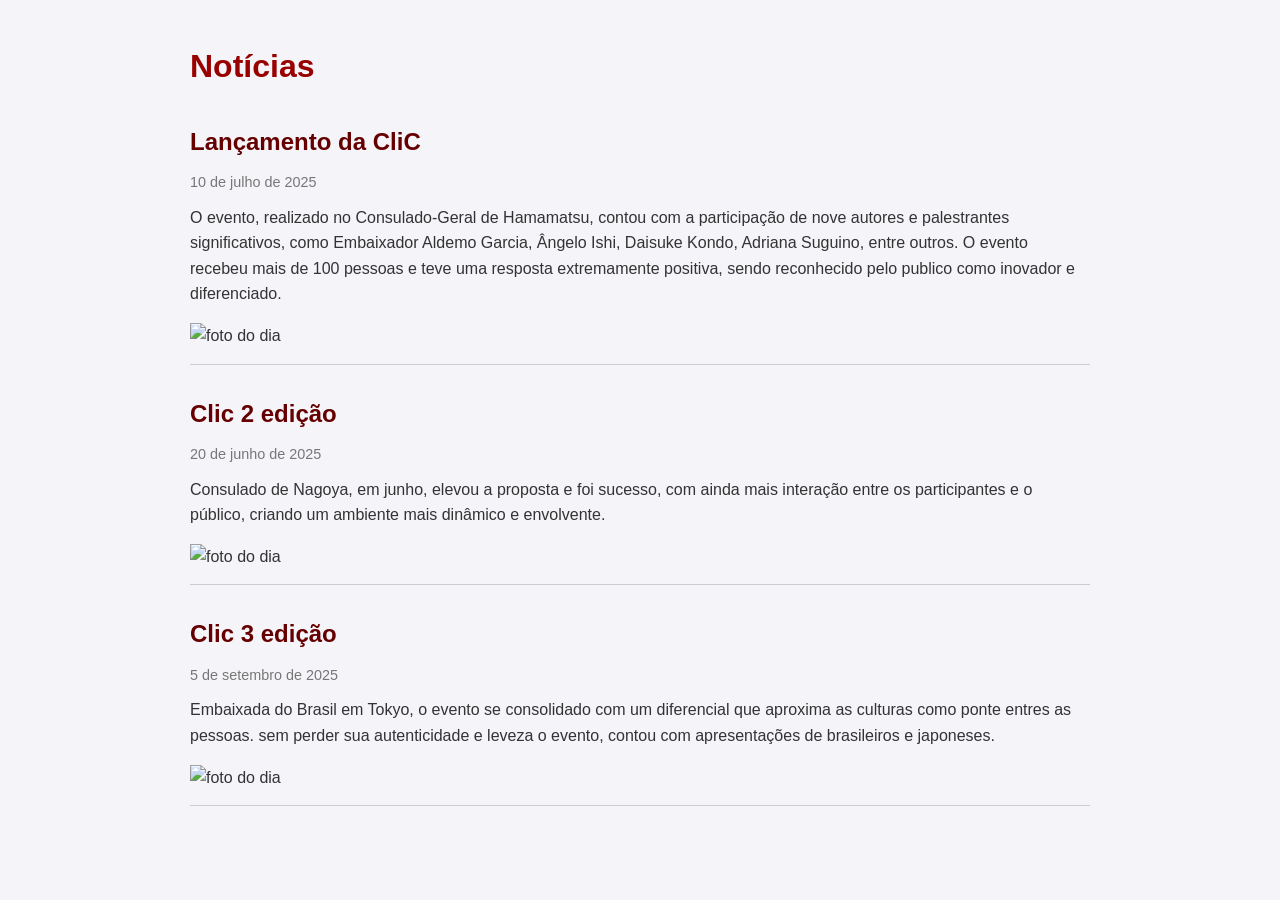
==== noticias.html @ 43a10555 "editei noticias" ====
<!DOCTYPE html>
<html lang="pt-BR">
<head>
  <meta charset="UTF-8" />
  <meta name="viewport" content="width=device-width, initial-scale=1" />
  <title>Notícias - CliC Japan</title>
  <style>
    body {
      font-family: Arial, sans-serif;
      max-width: 900px;
      margin: auto;
      padding: 20px;
      background-color: #f4f4f9;
      color: #333;
      line-height: 1.6;
    }
    h1 {
      color: #990000;
      margin-bottom: 30px;
    }
    .news-item {
      margin-bottom: 30px;
      padding-bottom: 15px;
      border-bottom: 1px solid #ccc;
    }
    .news-item h2 {
      margin-bottom: 8px;
      color: #660000;
    }
    .news-item time {
      font-size: 0.9em;
      color: #777;
    }
    .news-item p {
      margin-top: 10px;
    }
  </style>
</head>
<body>
  <h1>Notícias</h1>

  <article class="news-item">
    <h2>Lançamento da CliC</h2>
    <time datetime="2025-07-10">10 de julho de 2025</time>
    <p>O evento, realizado no Consulado-Geral de Hamamatsu, contou com a participação de nove autores e palestrantes significativos, como Embaixador Aldemo Garcia, Ângelo Ishi, Daisuke Kondo, Adriana Suguino, entre outros.
O evento recebeu mais de 100 pessoas e teve uma resposta extremamente positiva, sendo reconhecido pelo publico como inovador e diferenciado. </p>
  <img src="img/" width="200" alt="foto do dia"></article>

  <article class="news-item">
    <h2>Clic 2 edição</h2>
    <time datetime="2025-06-20">20 de junho de 2025</time>
    <p>Consulado de Nagoya, em junho, elevou a proposta e foi sucesso,  com ainda mais interação entre os participantes e o público, criando um ambiente mais dinâmico e envolvente. </p>
  <img src="img/" width="200" alt="foto do dia"></article>

  <article class="news-item">
    <h2>Clic 3 edição</h2>
    <time datetime="2025-09-05">5 de setembro de 2025</time>
    <p>Embaixada do Brasil em Tokyo, o evento se consolidado com um diferencial que aproxima as culturas como ponte entres as pessoas.  sem perder sua autenticidade e leveza o evento, contou com apresentações de brasileiros e japoneses.</p>
  <img src="img/" width="200" alt="foto do dia"></article>

</body>
</html>
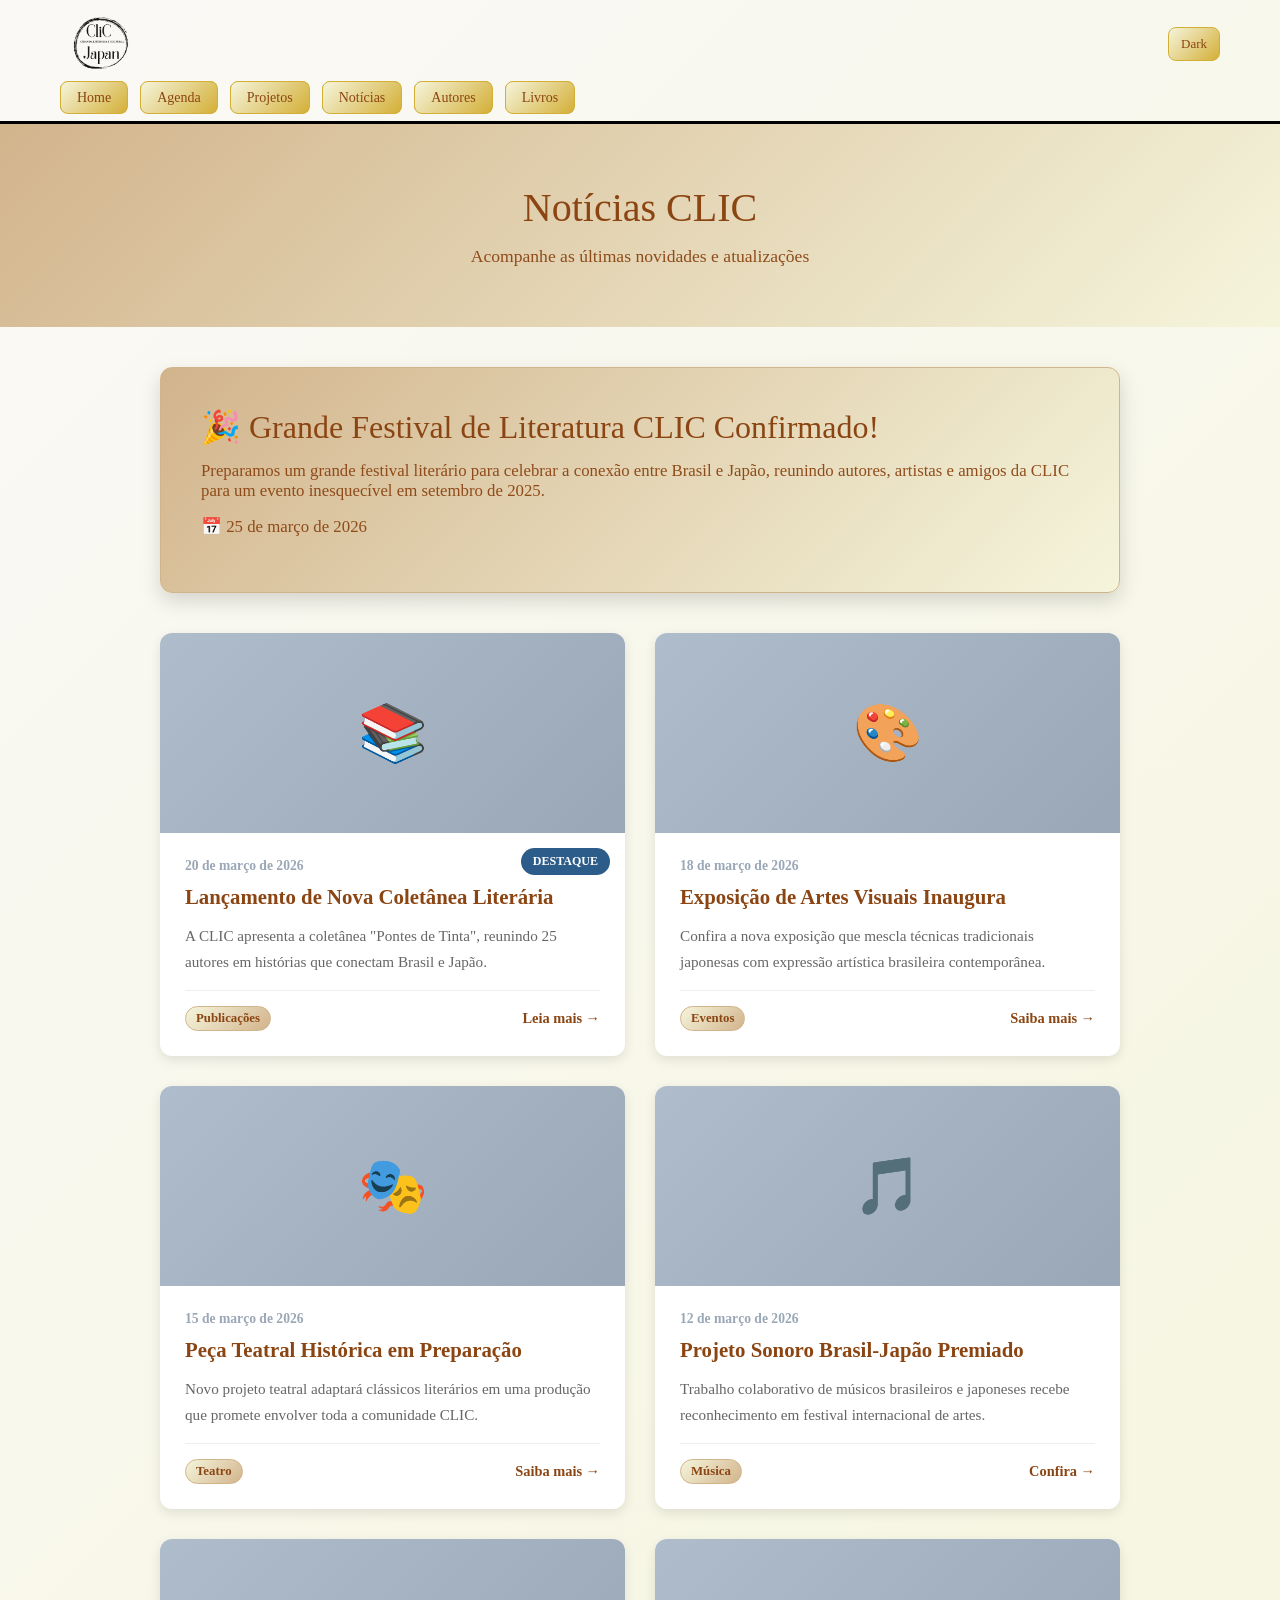
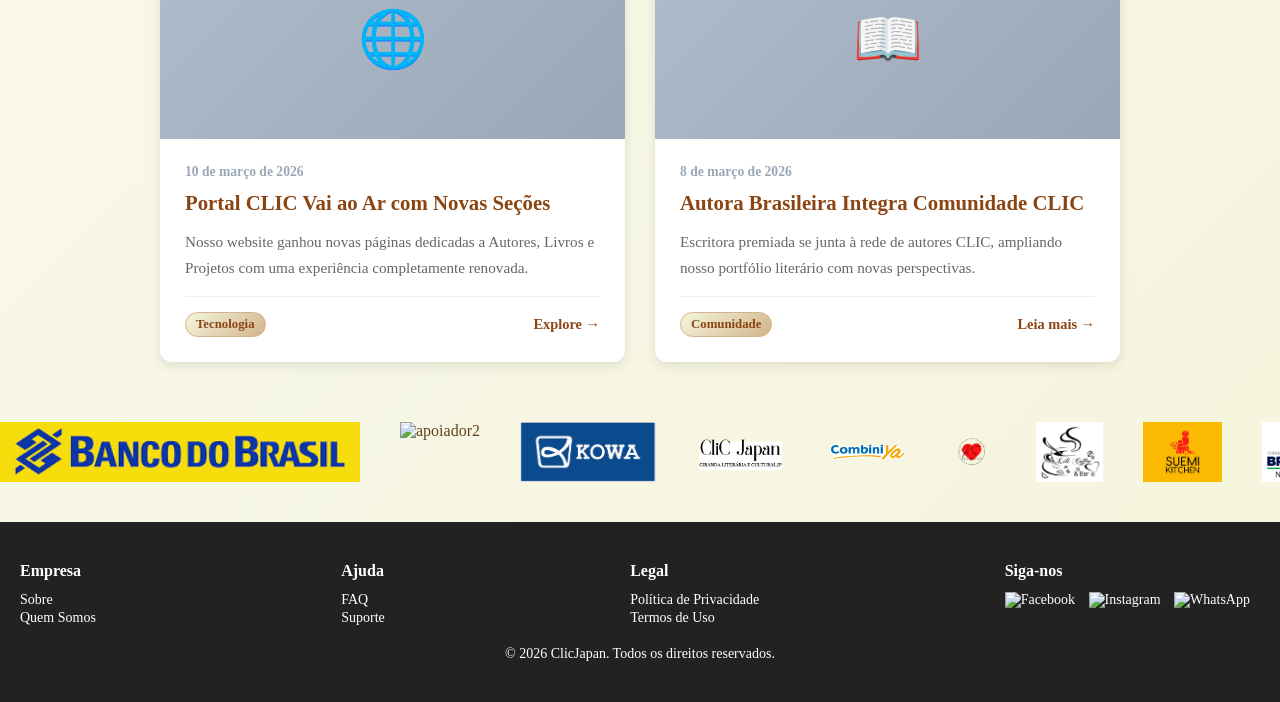
==== commit e60af87e: "mudanca no site" ====
--- a/noticias.html
+++ b/noticias.html
@@ -1,62 +1,399 @@
 <!DOCTYPE html>
 <html lang="pt-BR">
 <head>
-  <meta charset="UTF-8" />
-  <meta name="viewport" content="width=device-width, initial-scale=1" />
-  <title>Notícias - CliC Japan</title>
+  <meta charset="UTF-8">
+  <meta name="viewport" content="width=device-width, initial-scale=1.0">
+  <meta name="description" content="Acompanhe as notícias e novidades da CLIC.">
+  <title>Notícias - CliC</title>
+  <link rel="stylesheet" href="style.css">
   <style>
-    body {
-      font-family: Arial, sans-serif;
-      max-width: 900px;
-      margin: auto;
-      padding: 20px;
-      background-color: #f4f4f9;
-      color: #333;
-      line-height: 1.6;
-    }
-    h1 {
-      color: #990000;
-      margin-bottom: 30px;
-    }
-    .news-item {
-      margin-bottom: 30px;
-      padding-bottom: 15px;
-      border-bottom: 1px solid #ccc;
-    }
-    .news-item h2 {
+    .page-header {
+      background: linear-gradient(135deg, #D2B48C 0%, #F5F5DC 100%);
+      color: #8B4513;
+      padding: 60px 20px;
+      text-align: center;
+      margin-bottom: 40px;
+    }
+
+    .page-header h1 {
+      font-size: 2.5rem;
+      margin-bottom: 15px;
+      font-weight: normal;
+    }
+
+    .page-header p {
+      font-size: 1.1rem;
+      opacity: 0.95;
+    }
+
+    .container {
+      max-width: 1000px;
+      margin: 0 auto;
+      padding: 0 20px;
+    }
+
+    .news-grid {
+      display: grid;
+      grid-template-columns: repeat(auto-fill, minmax(320px, 1fr));
+      gap: 30px;
+      margin-bottom: 60px;
+    }
+
+    .news-card {
+      background: white;
+      border-radius: 12px;
+      overflow: hidden;
+      box-shadow: 0 4px 12px rgba(0, 0, 0, 0.1);
+      transition: all 0.3s ease;
+      display: flex;
+      flex-direction: column;
+    }
+
+    .news-card:hover {
+      transform: translateY(-8px);
+      box-shadow: 0 12px 28px rgba(0, 0, 0, 0.2);
+    }
+
+    .news-image {
+      width: 100%;
+      height: 200px;
+      background: linear-gradient(135deg, #aebccc 0%, #9aa7b6 100%);
+      display: flex;
+      align-items: center;
+      justify-content: center;
+      color: white;
+      font-size: 3.5rem;
+    }
+
+    .news-badge {
+      position: absolute;
+      top: 15px;
+      right: 15px;
+      background: #2b5c8a;
+      color: white;
+      padding: 6px 12px;
+      border-radius: 20px;
+      font-size: 0.75rem;
+      font-weight: bold;
+      text-transform: uppercase;
+    }
+
+    .news-content {
+      padding: 25px;
+      flex: 1;
+      display: flex;
+      flex-direction: column;
+      position: relative;
+    }
+
+    .news-date {
+      font-size: 0.85rem;
+      color: #9aa7b6;
       margin-bottom: 8px;
-      color: #660000;
-    }
-    .news-item time {
-      font-size: 0.9em;
-      color: #777;
-    }
-    .news-item p {
-      margin-top: 10px;
+      font-weight: 600;
+    }
+
+    .news-content h3 {
+      color: #8B4513;
+      font-size: 1.3rem;
+      margin-bottom: 12px;
+      line-height: 1.4;
+    }
+
+    .news-excerpt {
+      color: #666;
+      font-size: 0.95rem;
+      line-height: 1.7;
+      flex: 1;
+      margin-bottom: 15px;
+    }
+
+    .news-footer {
+      display: flex;
+      justify-content: space-between;
+      align-items: center;
+      padding-top: 15px;
+      border-top: 1px solid #eee;
+    }
+
+    .news-category {
+      display: inline-block;
+      background: linear-gradient(135deg, #F5F5DC 0%, #D2B48C 100%);
+      color: #8B4513;
+      padding: 4px 10px;
+      border-radius: 15px;
+      font-size: 0.8rem;
+      font-weight: 600;
+      border: 1px solid #D2B48C;
+    }
+
+    .news-link {
+      color: #8B4513;
+      text-decoration: none;
+      font-weight: 600;
+      font-size: 0.9rem;
+      transition: color 0.3s ease;
+    }
+
+    .news-link:hover {
+      color: #A0522D;
+    }
+
+    .featured-news {
+      background: linear-gradient(135deg, #D2B48C 0%, #F5F5DC 100%);
+      color: #8B4513;
+      padding: 40px;
+      border-radius: 12px;
+      margin-bottom: 40px;
+      box-shadow: 0 8px 20px rgba(0, 0, 0, 0.15);
+      border: 1px solid #D2B48C;
+    }
+
+    .featured-news h2 {
+      font-size: 2rem;
+      margin-bottom: 15px;
+      font-weight: normal;
+    }
+
+    .featured-news p {
+      font-size: 1.05rem;
+      margin-bottom: 15px;
+      opacity: 0.95;
+    }
+
+    .featured-date {
+      font-size: 0.9rem;
+      opacity: 0.8;
+    }
+
+    @media (max-width: 768px) {
+      .page-header {
+        padding: 40px 20px;
+      }
+
+      .page-header h1 {
+        font-size: 1.8rem;
+      }
+
+      .news-grid {
+        grid-template-columns: 1fr;
+        gap: 20px;
+      }
+
+      .featured-news {
+        padding: 30px 20px;
+      }
+
+      .featured-news h2 {
+        font-size: 1.6rem;
+      }
     }
   </style>
 </head>
+
 <body>
-  <h1>Notícias</h1>
-
-  <article class="news-item">
-    <h2>Lançamento da CliC</h2>
-    <time datetime="2025-07-10">10 de julho de 2025</time>
-    <p>O evento, realizado no Consulado-Geral de Hamamatsu, contou com a participação de nove autores e palestrantes significativos, como Embaixador Aldemo Garcia, Ângelo Ishi, Daisuke Kondo, Adriana Suguino, entre outros.
-O evento recebeu mais de 100 pessoas e teve uma resposta extremamente positiva, sendo reconhecido pelo publico como inovador e diferenciado. </p>
-  <img src="img/" width="200" alt="foto do dia"></article>
-
-  <article class="news-item">
-    <h2>Clic 2 edição</h2>
-    <time datetime="2025-06-20">20 de junho de 2025</time>
-    <p>Consulado de Nagoya, em junho, elevou a proposta e foi sucesso,  com ainda mais interação entre os participantes e o público, criando um ambiente mais dinâmico e envolvente. </p>
-  <img src="img/" width="200" alt="foto do dia"></article>
-
-  <article class="news-item">
-    <h2>Clic 3 edição</h2>
-    <time datetime="2025-09-05">5 de setembro de 2025</time>
-    <p>Embaixada do Brasil em Tokyo, o evento se consolidado com um diferencial que aproxima as culturas como ponte entres as pessoas.  sem perder sua autenticidade e leveza o evento, contou com apresentações de brasileiros e japoneses.</p>
-  <img src="img/" width="200" alt="foto do dia"></article>
+
+<header class="topo">
+  <div class="header-content">
+    <a href="index.html"><img src="img/nofundo.png" width="80" alt="Logo CLIC"></a>
+    <button class="menu-toggle" aria-label="Abrir menu">&#9776;</button>
+  </div>
+
+  <nav class="nav-menu">
+    <ul>
+      <li><a href="index.html">Home</a></li>
+      <li><a href="agenda.html">Agenda</a></li>
+      <li><a href="projetos.html">Projetos</a></li>
+      <li><a href="noticias.html">Notícias</a></li>
+      <li><a href="autores.html">Autores</a></li>
+      <li><a href="livros.html">Livros</a></li>
+    </ul>
+  </nav>
+</header>
+
+<!-- HEADER DE PÁGINA -->
+<div class="page-header">
+  <h1>Notícias CLIC</h1>
+  <p>Acompanhe as últimas novidades e atualizações</p>
+</div>
+
+<main class="container">
+  <!-- DESTAQUE PRINCIPAL -->
+  <article class="featured-news">
+    <h2>🎉 Grande Festival de Literatura CLIC Confirmado!</h2>
+    <p>
+      Preparamos um grande festival literário para celebrar a conexão entre Brasil e Japão, 
+      reunindo autores, artistas e amigos da CLIC para um evento inesquecível em setembro de 2025.
+    </p>
+    <p class="featured-date">📅 25 de março de 2026</p>
+  </article>
+
+  <!-- NOTÍCIAS -->
+  <section class="news-grid">
+    <article class="news-card">
+      <div class="news-image">📚</div>
+      <div class="news-content">
+        <span class="news-date">20 de março de 2026</span>
+        <h3>Lançamento de Nova Coletânea Literária</h3>
+        <span class="news-badge">DESTAQUE</span>
+        <p class="news-excerpt">
+          A CLIC apresenta a coletânea "Pontes de Tinta", reunindo 25 autores em histórias que conectam Brasil e Japão.
+        </p>
+        <div class="news-footer">
+          <span class="news-category">Publicações</span>
+          <a href="#" class="news-link">Leia mais →</a>
+        </div>
+      </div>
+    </article>
+
+    <article class="news-card">
+      <div class="news-image">🎨</div>
+      <div class="news-content">
+        <span class="news-date">18 de março de 2026</span>
+        <h3>Exposição de Artes Visuais Inaugura</h3>
+        <p class="news-excerpt">
+          Confira a nova exposição que mescla técnicas tradicionais japonesas com expressão artística brasileira contemporânea.
+        </p>
+        <div class="news-footer">
+          <span class="news-category">Eventos</span>
+          <a href="#" class="news-link">Saiba mais →</a>
+        </div>
+      </div>
+    </article>
+
+    <article class="news-card">
+      <div class="news-image">🎭</div>
+      <div class="news-content">
+        <span class="news-date">15 de março de 2026</span>
+        <h3>Peça Teatral Histórica em Preparação</h3>
+        <p class="news-excerpt">
+          Novo projeto teatral adaptará clássicos literários em uma produção que promete envolver toda a comunidade CLIC.
+        </p>
+        <div class="news-footer">
+          <span class="news-category">Teatro</span>
+          <a href="#" class="news-link">Saiba mais →</a>
+        </div>
+      </div>
+    </article>
+
+    <article class="news-card">
+      <div class="news-image">🎵</div>
+      <div class="news-content">
+        <span class="news-date">12 de março de 2026</span>
+        <h3>Projeto Sonoro Brasil-Japão Premiado</h3>
+        <p class="news-excerpt">
+          Trabalho colaborativo de músicos brasileiros e japoneses recebe reconhecimento em festival internacional de artes.
+        </p>
+        <div class="news-footer">
+          <span class="news-category">Música</span>
+          <a href="#" class="news-link">Confira →</a>
+        </div>
+      </div>
+    </article>
+
+    <article class="news-card">
+      <div class="news-image">🌐</div>
+      <div class="news-content">
+        <span class="news-date">10 de março de 2026</span>
+        <h3>Portal CLIC Vai ao Ar com Novas Seções</h3>
+        <p class="news-excerpt">
+          Nosso website ganhou novas páginas dedicadas a Autores, Livros e Projetos com uma experiência completamente renovada.
+        </p>
+        <div class="news-footer">
+          <span class="news-category">Tecnologia</span>
+          <a href="#" class="news-link">Explore →</a>
+        </div>
+      </div>
+    </article>
+
+    <article class="news-card">
+      <div class="news-image">📖</div>
+      <div class="news-content">
+        <span class="news-date">8 de março de 2026</span>
+        <h3>Autora Brasileira Integra Comunidade CLIC</h3>
+        <p class="news-excerpt">
+          Escritora premiada se junta à rede de autores CLIC, ampliando nosso portfólio literário com novas perspectivas.
+        </p>
+        <div class="news-footer">
+          <span class="news-category">Comunidade</span>
+          <a href="#" class="news-link">Leia mais →</a>
+        </div>
+      </div>
+    </article>
+  </section>
+</main>
+
+<!-- SLIDE DE PATROCINADORES -->
+<div class="sponsor-slide">
+  <div class="slider-track">
+    <img src="img/bbclong.png" alt="apoiador1">
+    <img src="img/A ultima Maria - Livro.png" alt="apoiador2">
+    <img src="img/kowa.jpg" alt="apoiador3">
+    <img src="img/quasesem.png" alt="apoiador4">
+    <img src="img/combiniya.png" alt="apoiador5">
+    <img src="img/ks.png" alt="apoiador6">
+    <img src="img/lilicofee.jpg" alt="apoiador7">
+    <img src="img/suemi.jpg" alt="apoiador8">
+
+    <img src="img/2024 Nagoya2_branco.png" alt="apoiador9">
+    <img src="img/A ultima Maria - Livro.png" alt="apoiador10">
+    <img src="img/clicicon.png" alt="apoiador11">
+    <img src="img/cct.jpg" alt="apoiador12">
+    <img src="img/cibe.jpg" alt="apoiador13">
+    <img src="img/centroeduca.jpg" alt="apoiador14">
+    <img src="img/JPMaria e as Emoções 20x20.png" alt="apoiador15">
+    <img src="img/suzuki.jpg" alt="apoiador16">
+  </div>
+</div>
+
+<footer class="footer">
+  <div class="footer-container">
+    <div class="footer-col">
+      <h4>Empresa</h4>
+      <ul>
+        <li><a href="sobre.html" target="_blank" rel="noopener noreferrer">Sobre</a></li>
+        <li><a href="aboutus.html" target="_blank" rel="noopener noreferrer">Quem Somos</a></li>
+      </ul>
+    </div>
+
+    <div class="footer-col">
+      <h4>Ajuda</h4>
+      <ul>
+        <li><a href="faq.html" target="_blank" rel="noopener noreferrer">FAQ</a></li>
+        <li><a href="suporte.html" target="_blank" rel="noopener noreferrer">Suporte</a></li>
+      </ul>
+    </div>
+
+    <div class="footer-col">
+      <h4>Legal</h4>
+      <ul>
+        <li><a href="politicasdeprivacidade.html" target="_blank" rel="noopener noreferrer">Política de Privacidade</a></li>
+        <li><a href="termosdeuso.html" target="_blank" rel="noopener noreferrer">Termos de Uso</a></li>
+      </ul>
+    </div>
+
+    <div class="footer-col">
+      <h4>Siga-nos</h4>
+      <div class="social-links">
+        <a href="https://www.facebook.com/people/CliC-Japan/61572995252631/?mibextid=wwXIfr">
+          <img src="img/facebook-icon.png" alt="Facebook">
+        </a>
+        <a href="https://www.instagram.com/clic_japan">
+          <img src="img/instagram.png" alt="Instagram">
+        </a>
+        <a href="#">
+          <img src="img/whatsapp-icon.png" alt="WhatsApp">
+        </a>
+      </div>
+    </div>
+  </div>
+
+  <div class="footer-bottom">
+    <p>&copy; 2026 ClicJapan. Todos os direitos reservados.</p>
+  </div>
+</footer>
+
+<script src="function.js"></script>
 
 </body>
 </html>
--- a/style.css
+++ b/style.css
@@ -0,0 +1,414 @@
+/* RESET BÁSICO */
+* {
+  margin: 0;
+  padding: 0;
+  box-sizing: border-box;
+}
+
+/* FUNDO */
+body {
+  font-family: Georgia, "Times New Roman", serif;
+  background: linear-gradient(135deg, #FAF9F6 0%, #F5F5DC 100%);
+  color: #654321;
+  min-height: 100vh;
+}
+
+/* BOTAO DE TEMA */
+.theme-toggle {
+  background: linear-gradient(135deg, #F5F5DC 0%, #D4AF37 100%);
+  border: 1px solid #D4AF37;
+  color: #8B4513;
+  border-radius: 8px;
+  padding: 8px 12px;
+  cursor: pointer;
+  font-size: 13px;
+  font-family: inherit;
+}
+
+.theme-toggle:hover {
+  filter: brightness(0.95);
+}
+
+/* HEADER */
+.topo {
+  border-bottom: 3px solid #000;
+  padding: 15px 60px; 
+}
+
+.header-content {
+  display: flex;
+  justify-content: space-between;
+  align-items: center;
+  flex-wrap: wrap;
+}
+
+nav.nav-menu ul {
+  display: flex;
+  gap: 12px;
+  list-style: none;
+  margin-top: 15px;
+  flex-wrap: wrap;
+}
+
+nav a {
+  text-decoration: none;
+  background: linear-gradient(135deg, #F5F5DC 0%, #D4AF37 100%);
+  padding: 8px 16px;
+  border-radius: 8px;
+  font-size: 14px;
+  color: #8B4513;
+  border: 1px solid #D4AF37;
+}
+
+/* LAYOUT PRINCIPAL */
+.home {
+  display: grid;
+  grid-template-columns: 2fr 1fr;
+  gap: 40px;
+  padding: 50px 60px;
+}
+
+/* ESQUERDA */
+.breadcrumb {
+  font-size: 42px;
+  color: #8B4513;
+  margin-bottom: 20px;
+}
+
+.slogan {
+  font-size: 22px;
+  color: #A0522D;
+  margin-bottom: 40px;
+}
+
+.titulo-principal {
+  font-size: 52px;
+  font-weight: normal;
+  margin-bottom: 30px;
+}
+
+.descricao {
+  max-width: 700px;
+  font-size: 18px;
+  color: #654321;
+}
+
+/* DIREITA */
+.lateral {
+  display: flex;
+  flex-direction: column;
+  gap: 25px;
+}
+
+.box {
+  background: linear-gradient(135deg, #F5F5DC 0%, #FAF9F6 100%);
+  padding: 15px;
+  border: 2px solid #D4AF37;
+  border-radius: 8px;
+  box-shadow: 0 4px 12px rgba(212, 175, 55, 0.2);
+}
+
+.box h3 {
+  margin-bottom: 10px;
+  color: #8B4513;
+}
+
+.box img {
+  width: 100%;
+  display: block;
+}
+
+/* SLIDE DE PATROCINADORES */
+.sponsor-slide {
+  overflow: hidden;
+  width: 100%;
+  margin-top: 40px;
+}
+
+.slider-track {
+  display: flex;
+  gap: 40px;
+  width: max-content;
+  animation: scroll 45s linear infinite;
+}
+
+.slider-track img {
+  height: 60px;
+  flex-shrink: 0;
+}
+
+@keyframes scroll {
+  from { transform: translateX(-180px); }
+  to { transform: translateX(calc(-50% - 180px)); } /* CORRIGIDO deve ter espaco entre sinais*/
+}
+
+
+.slider-patrocinador {
+  position: relative;
+  width: 100%;
+  height: 200px;
+  overflow: hidden;
+}
+
+.slider-patrocinador img {
+  position: absolute;
+  width: 100%;
+  height: 100%;
+  object-fit: contain;
+  display: none;
+}
+
+.slider-patrocinador img.ativo {
+  display: block;
+}
+
+/* FOOTER */
+.footer {
+  background: #222;
+  color: #fff;
+  margin-top: 40px;
+  padding: 40px 20px;
+}
+
+.footer-container {
+  display: flex;
+  justify-content: space-between;
+  flex-wrap: wrap;
+  gap: 30px;
+}
+
+.footer-col h4 {
+  margin-bottom: 10px;
+}
+
+.footer-col ul {
+  list-style: none;
+}
+
+.footer-col a {
+  color: #fff;
+  text-decoration: none;
+  font-size: 14px;
+}
+
+.social-links img {
+  width: 24px;
+  margin-right: 10px;
+}
+
+.footer-bottom {
+  margin-top: 20px;
+  text-align: center;
+  font-size: 14px;
+}
+
+/* ------------------- */
+/* MEDIA QUERIES MOBILE */
+/* ------------------- */
+@media screen and (max-width: 1024px) {
+  .home {
+    grid-template-columns: 1fr;
+    padding: 30px 20px;
+  }
+
+  .titulo-principal {
+    font-size: 36px;
+  }
+
+  .breadcrumb {
+    font-size: 28px;
+  }
+
+  .slogan {
+    font-size: 18px;
+  }
+
+  .descricao {
+    font-size: 16px;
+  }
+
+  .slider-track {
+    gap: 20px;
+  }
+}
+
+@media screen and (max-width: 768px) {
+  .header-content {
+    flex-direction: column;
+    align-items: center;
+  }
+
+  nav ul {
+    justify-content: center;
+    gap: 8px;
+  }
+
+  nav a {
+    font-size: 12px;
+    padding: 6px 12px;
+  }
+
+  .slider-track img {
+    height: 50px;
+  }
+
+  .slider-patrocinador {
+    height: 150px;
+  }
+}
+
+@media screen and (max-width: 480px) {
+  .breadcrumb {
+    font-size: 22px;
+  }
+
+  .titulo-principal {
+    font-size: 28px;
+  }
+
+  .slogan {
+    font-size: 16px;
+  }
+
+  .descricao {
+    font-size: 14px;
+  }
+
+  .slider-track img {
+    height: 40px;
+  }
+
+  .slider-patrocinador {
+    height: 120px;
+  }
+
+  .footer-container {
+    flex-direction: column;
+    align-items: center;
+    gap: 15px;
+  }
+
+  .footer-col {
+    text-align: center;
+  }
+}
+
+  /* TEMA ESCURO */
+  body.dark-theme {
+    background: linear-gradient(135deg, #1F1D1A 0%, #2A261F 100%);
+    color: #E9DCC7;
+  }
+
+  body.dark-theme .topo {
+    border-bottom-color: #8B7355;
+  }
+
+  body.dark-theme nav a {
+    background: linear-gradient(135deg, #3B352B 0%, #574A36 100%);
+    color: #F1E3CC;
+    border-color: #8B7355;
+  }
+
+  body.dark-theme .box {
+    background: linear-gradient(135deg, #302A22 0%, #221E18 100%);
+    border-color: #7B6447;
+    box-shadow: 0 4px 12px rgba(0, 0, 0, 0.35);
+  }
+
+  body.dark-theme .box h3,
+  body.dark-theme .breadcrumb,
+  body.dark-theme .titulo-principal,
+  body.dark-theme .slogan,
+  body.dark-theme .descricao {
+    color: #E9DCC7;
+  }
+
+  body.dark-theme .footer {
+    background: #0F0F0F;
+    color: #E9DCC7;
+  }
+
+  body.dark-theme .footer-col a {
+    color: #E9DCC7;
+  }
+
+  body.dark-theme .menu-toggle {
+    color: #E9DCC7;
+  }
+
+  body.dark-theme .theme-toggle {
+    background: linear-gradient(135deg, #3B352B 0%, #574A36 100%);
+    color: #F1E3CC;
+    border-color: #8B7355;
+  }
+
+  /* AJUSTES ESPECIFICOS DA PAGINA DE LIVROS */
+  body.dark-theme .page-header {
+    background: linear-gradient(135deg, #2C251D 0%, #1F1B16 100%);
+    color: #F1E3CC;
+  }
+
+  body.dark-theme .book-card {
+    background: linear-gradient(135deg, #2F2921 0%, #211C16 100%);
+    border-color: #6D573C;
+  }
+
+  body.dark-theme .book-card:hover {
+    border-color: #BFA177;
+  }
+
+  body.dark-theme .book-cover {
+    background: linear-gradient(135deg, #3A3228 0%, #272019 100%);
+    color: #E9DCC7;
+    border-bottom-color: #6D573C;
+  }
+
+  body.dark-theme .book-info h3,
+  body.dark-theme .book-author,
+  body.dark-theme .book-description {
+    color: #E9DCC7;
+  }
+
+  body.dark-theme .book-tag {
+    background: linear-gradient(135deg, #3B352B 0%, #574A36 100%);
+    color: #F1E3CC;
+    border-color: #8B7355;
+  }
+/* Esconder botão e menu normalmente */
+.menu-toggle {
+  display: none;
+  font-size: 28px;
+  background: none;
+  border: none;
+  cursor: pointer;
+}
+
+/* No mobile */
+@media screen and (max-width: 768px) {
+  nav.nav-menu {
+    display: none; /* escondido por padrão */
+    width: 100%;
+  }
+
+  nav.nav-menu ul {
+    flex-direction: column;
+    gap: 10px;
+    background: linear-gradient(135deg, #F5F5DC 0%, #D4AF37 100%);
+    padding: 10px;
+    border-radius: 8px;
+    border: 1px solid #D4AF37;
+  }
+
+  nav.nav-menu ul li a {
+    display: block;
+    color: #8B4513;
+  }
+
+  .menu-toggle {
+    display: block;
+  }
+
+  nav.nav-menu.active {
+    display: block; /* mostrar quando clicado */
+  }
+}
